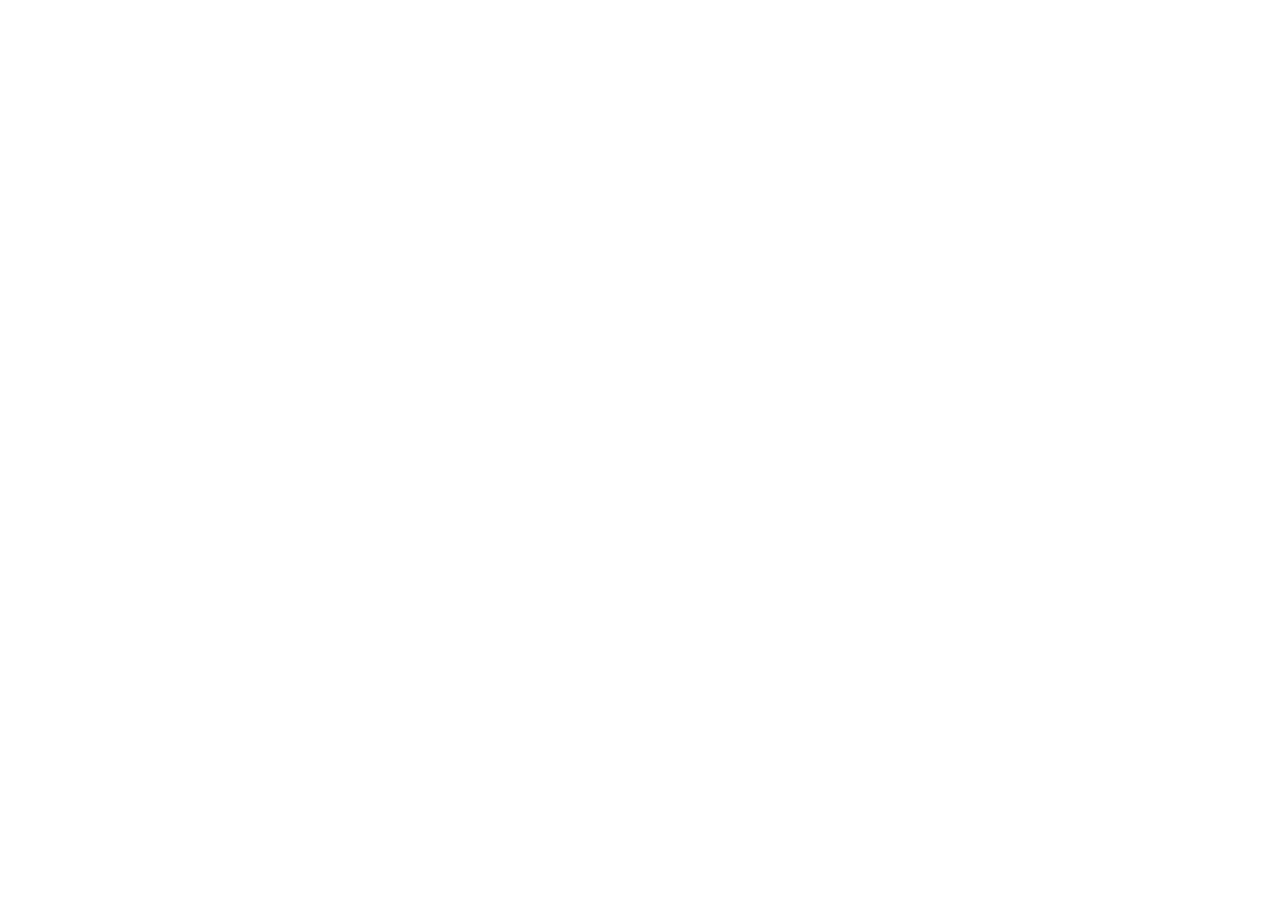
==== Web cuối môn/pages/index.html @ 9b8a6d82 "Add files via upload" ====
<!DOCTYPE html>
<html lang="en">
<head>
    <meta charset="UTF-8">
    <meta name="viewport" content="width=device-width, initial-scale=1.0">
    <title>Hoang Anh Cyber</title>
</head>
<body>
    
</body>
</html>
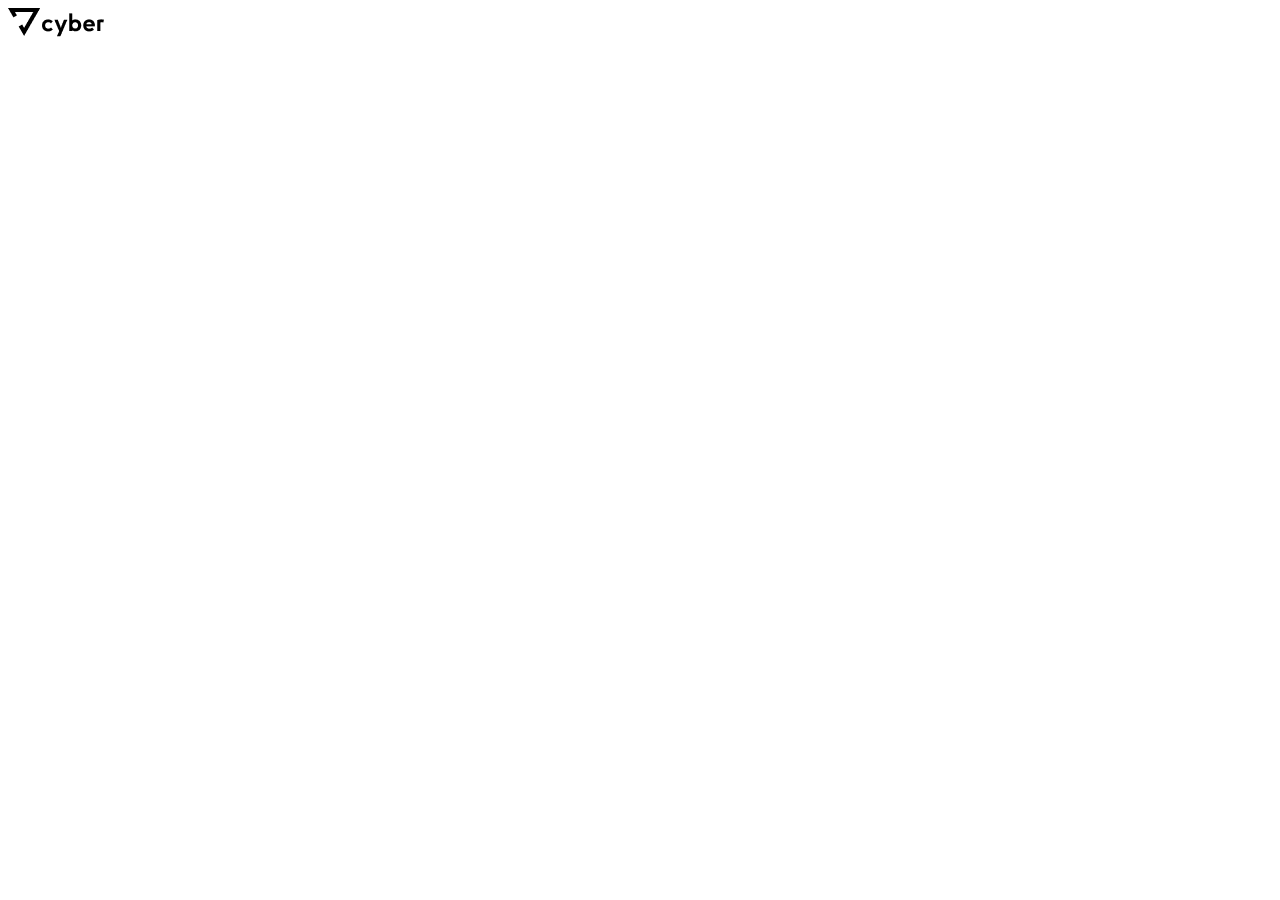
==== commit bcf6db62: "Add files via upload" ====
--- a/Web cuối môn/pages/index.html
+++ b/Web cuối môn/pages/index.html
@@ -4,8 +4,14 @@
     <meta charset="UTF-8">
     <meta name="viewport" content="width=device-width, initial-scale=1.0">
     <title>Hoang Anh Cyber</title>
+    <link rel="stylesheet" href="../css/main.css">
 </head>
-<body>
-    
+<body> 
+    <header class="logo">
+        <div>
+            <img src="../assets/icons/Logo Vector.png" alt="">
+        </div>
+
+    </header>
 </body>
 </html>
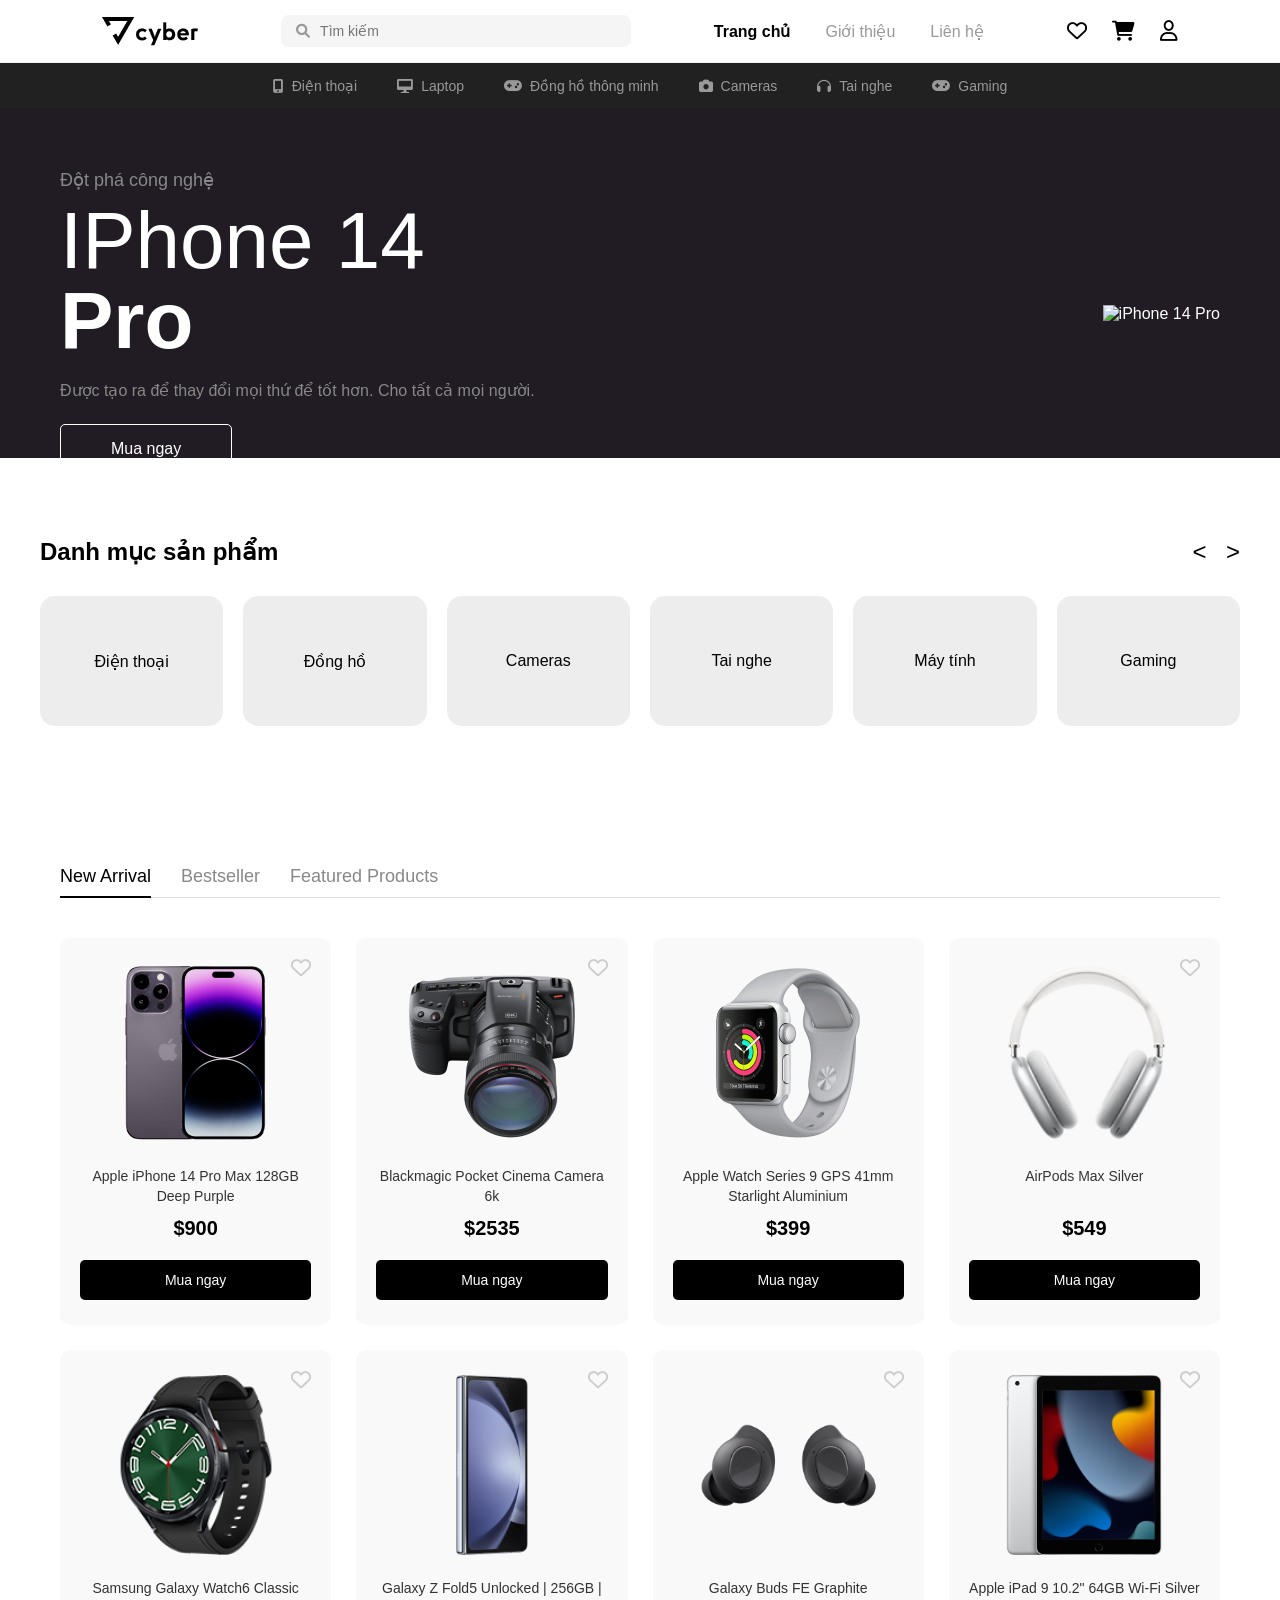
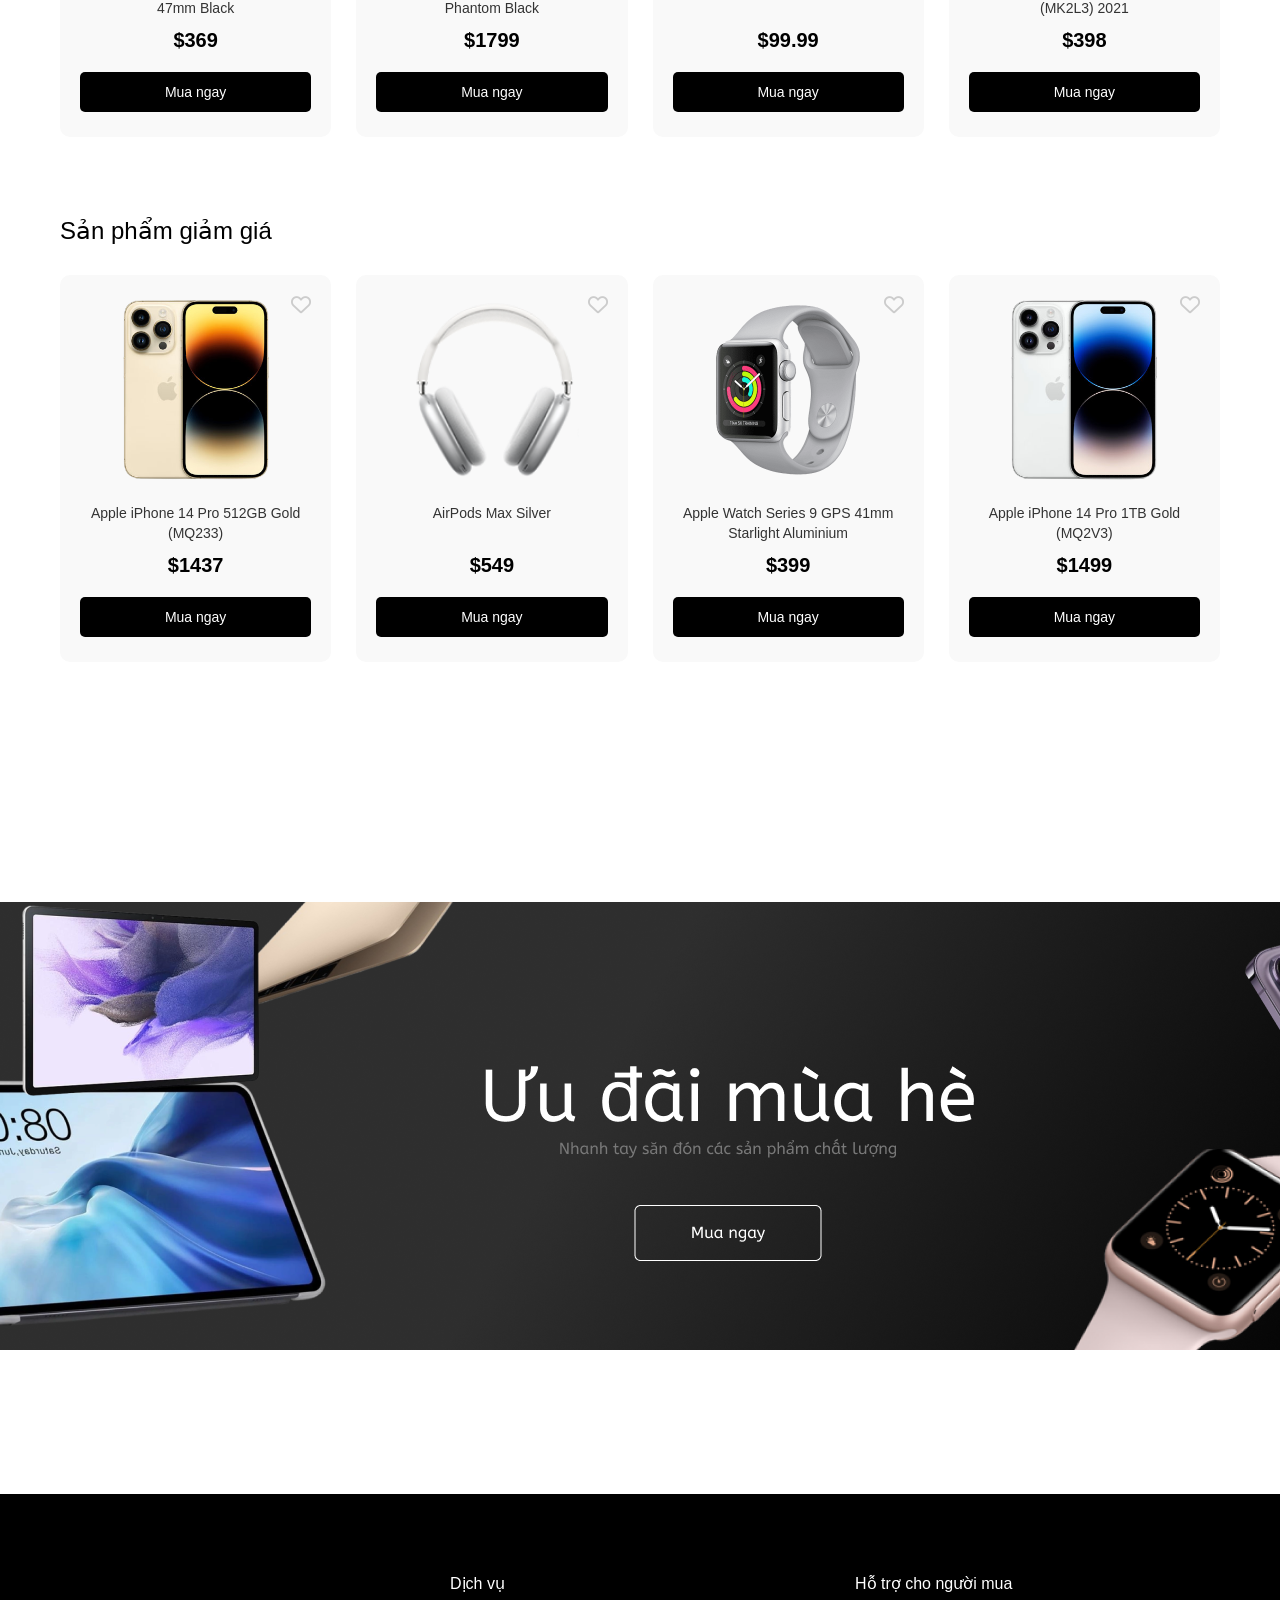
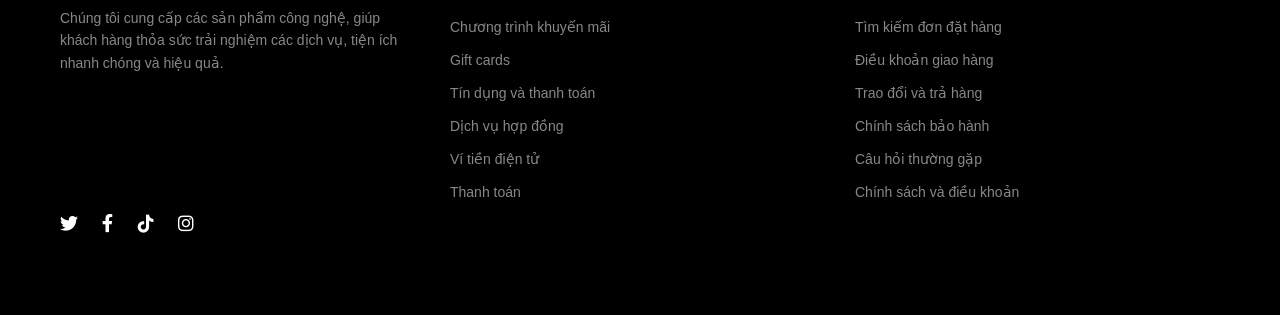
==== commit 56fd302f: "Add files via upload" ====
--- a/Web cuối môn/pages/index.html
+++ b/Web cuối môn/pages/index.html
@@ -1,17 +1,228 @@
 <!DOCTYPE html>
-<html lang="en">
+<html lang="vi">
 <head>
     <meta charset="UTF-8">
     <meta name="viewport" content="width=device-width, initial-scale=1.0">
-    <title>Hoang Anh Cyber</title>
+    <title>Hoang Anh Cypher</title>
     <link rel="stylesheet" href="../css/main.css">
+    <link rel="stylesheet" href="https://cdnjs.cloudflare.com/ajax/libs/font-awesome/6.0.0/css/all.min.css">
 </head>
-<body> 
-    <header class="logo">
-        <div>
-            <img src="../assets/icons/Logo Vector.png" alt="">
-        </div>
-
+<body>
+
+    <header>
+        <nav class="navbar">
+            <div class="logo">
+                <img src="../assets/icons/Logo Vector.png" alt="">
+            </div>
+            
+            <div class="search-bar">
+                <i class="fa-solid fa-magnifying-glass"></i>
+                <input type="text" placeholder="Tìm kiếm">
+            </div>
+
+            <ul class="nav-links">
+                <li><a href="#" class="active">Trang chủ</a></li>
+                <li><a href="#">Giới thiệu</a></li>
+                <li><a href="#">Liên hệ</a></li>
+            </ul>
+
+            <div class="nav-icons">
+                <i class="fa-regular fa-heart"></i>
+                <i class="fa-solid fa-cart-shopping"></i>
+                <i class="fa-regular fa-user"></i>
+            </div>
+        </nav>
+        
+        <div class="sub-nav">
+            <a href="#"><i class="fa-solid fa-mobile-screen-button"></i> Điện thoại</a>
+            <a href="#"><i class="fa-solid fa-desktop"></i> Laptop</a>
+            <a href="#"><i class="fa-solid fa-gamepad"></i></i> Đồng hồ thông minh</a>
+            <a href="#"><i class="fa-solid fa-camera"></i> Cameras</a>
+            <a href="#"><i class="fa-solid fa-headphones"></i> Tai nghe</a>
+            <a href="#"><i class="fa-solid fa-gamepad"></i> Gaming</a>
+        </div>
     </header>
+
+    <section class="hero-banner">
+        <div class="container hero-content">
+            <div class="text-side">
+                <p class="subtitle">Đột phá công nghệ</p>
+                <h1>IPhone 14 <span>Pro</span></h1>
+                <p class="description">Được tạo ra để thay đổi mọi thứ để tốt hơn. Cho tất cả mọi người.</p>
+                <a href="#" class="btn-buy">Mua ngay</a>
+            </div>
+            <div class="image-side">
+                <img src="../assets/images/20ae4cc7d95ed194279d337796d951679b146d4a.png" alt="iPhone 14 Pro">
+            </div>
+        </div>
+    </section>
+
+    <section class="categories container">
+        <div class="category-header">
+            <h2>Danh mục sản phẩm</h2>
+            <div class="slider-arrows">
+                <span>&lt;</span>
+                <span>&gt;</span>
+            </div>
+        </div>
+        <div class="category-grid">
+            <div class="cat-item">Điện thoại</div>
+            <div class="cat-item">Đồng hồ</div>
+            <div class="cat-item">Cameras</div>
+            <div class="cat-item">Tai nghe</div>
+            <div class="cat-item">Máy tính</div>
+            <div class="cat-item">Gaming</div>
+        </div>
+    </section>
+
+    <section class="products-section container">
+        <div class="product-tabs">
+            <a href="#" class="tab active">New Arrival</a>
+            <a href="#" class="tab">Bestseller</a>
+            <a href="#" class="tab">Featured Products</a>
+        </div>
+
+        <div class="product-grid">
+            <div class="product-card">
+                <i class="fa-regular fa-heart heart-icon"></i>
+                <img src="../assets/images/14 tím.png">
+                <h3 class="product-title">Apple iPhone 14 Pro Max 128GB Deep Purple</h3>
+                <p class="product-price">$900</p>
+                <button class="btn-add-cart">Mua ngay</button>
+            </div>
+            <div class="product-card">
+                <i class="fa-regular fa-heart heart-icon"></i>
+                <img src="../assets/images/camera.png" alt="Blackmagic Camera">
+                <h3 class="product-title">Blackmagic Pocket Cinema Camera 6k</h3>
+                <p class="product-price">$2535</p>
+                <button class="btn-add-cart">Mua ngay</button>
+            </div>
+            <div class="product-card"
+                <i class="fa-regular fa-heart heart-icon"></i>
+                <img src="../assets/images/apwacth.png" alt="Apple Watch Series 9">
+                <h3 class="product-title">Apple Watch Series 9 GPS 41mm Starlight Aluminium</h3>
+                <p class="product-price">$399</p>
+                <button class="btn-add-cart">Mua ngay</button>
+            </div>
+            <div class="product-card">
+                <i class="fa-regular fa-heart heart-icon"></i>
+                <img src="../assets/images/Tai nghe.png" alt="AirPods Max">
+                <h3 class="product-title">AirPods Max Silver</h3>
+                <p class="product-price">$549</p>
+                <button class="btn-add-cart">Mua ngay</button>
+            </div>
+            <div class="product-card">
+                <i class="fa-regular fa-heart heart-icon"></i> 
+                <!-- fa-solid fa-heart heart-icon liked: để đổi màu đỏ -->
+                <img src="../assets/images/Đồng hồ.png" alt="Samsung Galaxy Watch6">
+                <h3 class="product-title">Samsung Galaxy Watch6 Classic 47mm Black</h3>
+                <p class="product-price">$369</p>
+                <button class="btn-add-cart">Mua ngay</button>
+            </div>
+            <div class="product-card">
+                <i class="fa-regular fa-heart heart-icon"></i>
+                <img src="../assets/images/zfold.png" alt="Galaxy Z Fold5">
+                <h3 class="product-title">Galaxy Z Fold5 Unlocked | 256GB | Phantom Black</h3>
+                <p class="product-price">$1799</p>
+                <button class="btn-add-cart">Mua ngay</button>
+            </div>
+            <div class="product-card">
+                <i class="fa-regular fa-heart heart-icon"></i>
+                <img src="../assets/images/buds.png" alt="Galaxy Buds FE">
+                <h3 class="product-title">Galaxy Buds FE Graphite</h3>
+                <p class="product-price">$99.99</p>
+                <button class="btn-add-cart">Mua ngay</button>
+            </div>
+            <div class="product-card">
+                <i class="fa-regular fa-heart heart-icon"></i>
+                <img src="../assets/images/ipad.png" alt="Apple iPad 9">
+                <h3 class="product-title">Apple iPad 9 10.2" 64GB Wi-Fi Silver (MK2L3) 2021</h3>
+                <p class="product-price">$398</p>
+                <button class="btn-add-cart">Mua ngay</button>
+            </div>
+        </div>
+    </section>
+
+    <section class="discount-section container">
+        <h2 class="section-title">Sản phẩm giảm giá</h2>
+        <div class="product-grid">
+            <div class="product-card">
+                <i class="fa-regular fa-heart heart-icon"></i>
+                <img src="../assets/images/14 vàng.png" alt="iPhone 14 Pro Gold">
+                <h3 class="product-title">Apple iPhone 14 Pro 512GB Gold (MQ233)</h3>
+                <p class="product-price">$1437</p>
+                <button class="btn-add-cart">Mua ngay</button>
+            </div>
+            <div class="product-card">
+                <i class="fa-regular fa-heart heart-icon"></i>
+                <img src="../assets/images/Tai nghe.png" alt="AirPods Max Silver">
+                <h3 class="product-title">AirPods Max Silver</h3>
+                <p class="product-price">$549</p>
+                <button class="btn-add-cart">Mua ngay</button>
+            </div>
+            <div class="product-card">
+                <i class="fa-regular fa-heart heart-icon"></i>
+                <img src="../assets/images/apwacth.png" alt="Apple Watch Series 9">
+                <h3 class="product-title">Apple Watch Series 9 GPS 41mm Starlight Aluminium</h3>
+                <p class="product-price">$399</p>
+                <button class="btn-add-cart">Mua ngay</button>
+            </div>
+            <div class="product-card">
+                <i class="fa-regular fa-heart heart-icon"></i>
+                <img src="../assets/images/14 trắng.png" alt="iPhone 14 Pro 1TB">
+                <h3 class="product-title">Apple iPhone 14 Pro 1TB Gold (MQ2V3)</h3>
+                <p class="product-price">$1499</p>
+                <button class="btn-add-cart">Mua ngay</button>
+            </div>
+        </div>
+    </section>
+
+    <section class="promo-banner">
+        <div class="promo-content">
+            <h2><b>Ưu đãi mùa hè</b></h2>
+            <p>Nhanh tay săn đón các sản phẩm chất lượng</p>
+            <a href="#" class="btn-buy">Mua ngay</a>
+        </div>
+        <div class="banner-two">
+            <img src="../assets/images/Banner 2.png" alt="">
+        </div>
+    </section>
+
+    <footer class="site-footer">
+        <div class="container footer-content">
+            <div class="footer-col brand-col">
+                <div><img src="../assets/icons/Logo Vector.png"></div>
+                <p>Chúng tôi cung cấp các sản phẩm công nghệ, giúp khách hàng thỏa sức trải nghiệm các dịch vụ, tiện ích nhanh chóng và hiệu quả.</p>
+                <div class="social-icons">
+                    <a href="#"><i class="fa-brands fa-twitter"></i></a>
+                    <a href="#"><i class="fa-brands fa-facebook-f"></i></a>
+                    <a href="#"><i class="fa-brands fa-tiktok"></i></a>
+                    <a href="#"><i class="fa-brands fa-instagram"></i></a>
+                </div>
+            </div>
+            <div class="footer-col links-col">
+                <h3>Dịch vụ</h3>
+                <ul>
+                    <li><a href="#">Chương trình khuyến mãi</a></li>
+                    <li><a href="#">Gift cards</a></li>
+                    <li><a href="#">Tín dụng và thanh toán</a></li>
+                    <li><a href="#">Dịch vụ hợp đồng</a></li>
+                    <li><a href="#">Ví tiền điện tử</a></li>
+                    <li><a href="#">Thanh toán</a></li>
+                </ul>
+            </div>
+            <div class="footer-col links-col">
+                <h3>Hỗ trợ cho người mua</h3>
+                <ul>
+                    <li><a href="#">Tìm kiếm đơn đặt hàng</a></li>
+                    <li><a href="#">Điều khoản giao hàng</a></li>
+                    <li><a href="#">Trao đổi và trả hàng</a></li>
+                    <li><a href="#">Chính sách bảo hành</a></li>
+                    <li><a href="#">Câu hỏi thường gặp</a></li>
+                    <li><a href="#">Chính sách và điều khoản</a></li>
+                </ul>
+            </div>
+        </div>
+    </footer>
 </body>
 </html>
--- a/Web cuối môn/css/main.css
+++ b/Web cuối môn/css/main.css
@@ -0,0 +1,455 @@
+
+/* Reset CSS */
+* {
+    margin: 0;
+    padding: 0;
+    box-sizing: border-box;
+    font-family: 'Segoe UI', Tahoma, Geneva, Verdana, sans-serif;
+}
+
+body {
+    background-color: #ffffff;
+}
+
+.container {
+    max-width: 1200px;
+    margin: 0 auto;
+    padding: 0 20px;
+}
+
+/* Header & Navbar */
+/* Navbar chung */
+.navbar {
+    display: flex;
+    justify-content: space-between;
+    align-items: center;
+    padding: 15px 8%; /* Tăng khoảng cách lề một chút */
+    border-bottom: 1px solid #f0f0f0;
+    background-color: #fff;
+}
+
+/* Logo: Chữ đậm và icon */
+.logo {
+    font-size: 24px;
+    font-weight: 700; /* Đậm hơn */
+    display: flex;
+    align-items: center;
+    gap: 5px;
+    color: #000;
+}
+
+/* Thanh tìm kiếm có icon bên trong */
+.search-bar {
+    display: flex;
+    align-items: center;
+    background-color: #f5f5f5;
+    padding: 8px 15px;
+    border-radius: 8px;
+    width: 350px; /* Độ dài thanh search */
+}
+
+.search-bar i {
+    color: #999;
+    margin-right: 10px;
+    font-size: 14px;
+}
+
+.search-bar input {
+    border: none;
+    background: transparent;
+    outline: none;
+    width: 100%;
+    font-size: 14px;
+    color: #333;
+}
+
+/* Navigation Links */
+.nav-links {
+    list-style: none;
+    display: flex;
+    gap: 35px; /* Khoảng cách giữa các chữ */
+}
+
+.nav-links a {
+    text-decoration: none;
+    color: #999; /* Màu xám cho các link không active */
+    font-weight: 500;
+    transition: 0.3s;
+}
+
+/* Link Trang chủ đang được chọn */
+.nav-links a.active {
+    color: #000; /* Màu đen đậm */
+    font-weight: 600;
+}
+
+/* Icons bên phải */
+.nav-icons {
+    display: flex;
+    gap: 25px;
+    font-size: 20px;
+    color: #000;
+    cursor: pointer;
+}
+
+.nav-icons i:hover {
+    color: #666;
+}
+
+/* Sub-nav (Black Bar) */
+.sub-nav {
+    background-color: #212121;
+    display: flex;
+    justify-content: center;
+    gap: 40px;
+    padding: 15px 0;
+}
+
+.sub-nav a {
+    color: #999;
+    text-decoration: none;
+    font-size: 14px;
+    display: flex;
+    align-items: center;
+    gap: 8px;
+}
+
+.sub-nav a:hover {
+    color: #fff;
+}
+
+/* Hero Banner */
+.hero-banner {
+    background-color: #211C24;
+    color: white;
+    /* padding: 60px 0; */
+    padding-top: 60px;
+    overflow: hidden;
+}
+
+.hero-content {
+    display: flex;
+    align-items: center;
+    justify-content: space-between;
+}
+
+.text-side {
+    max-width: 500px;
+}
+
+.subtitle {
+    color: #888;
+    font-size: 18px;
+    margin-bottom: 10px;
+}
+
+.text-side h1 {
+    font-size: 80px;
+    font-weight: 200;
+    line-height: 1;
+}
+
+.text-side h1 span {
+    font-weight: bold;
+}
+
+.description {
+    color: #888;
+    margin: 20px 0 40px;
+}
+
+.btn-buy {
+    padding: 15px 50px;
+    border: 1px solid white;
+    color: white;
+    text-decoration: none;
+    border-radius: 5px;
+    transition: 0.3s;
+}
+
+.btn-buy:hover {
+    background-color: white;
+    color: black;
+}
+
+.image-side img {
+    width: 100%;
+    max-width: 450px;
+    height: 400px;
+}
+
+/* Categories Section */
+.categories {
+    padding: 80px 0;
+}
+
+.category-header {
+    display: flex;
+    justify-content: space-between;
+    align-items: center;
+    margin-bottom: 30px;
+}
+
+.slider-arrows span {
+    font-size: 24px;
+    cursor: pointer;
+    margin-left: 15px;
+}
+
+.category-grid {
+    display: grid;
+    grid-template-columns: repeat(6, 1fr);
+    gap: 20px;
+}
+
+.cat-item {
+    background-color: #ededed;
+    height: 130px;
+    display: flex;
+    align-items: center;
+    justify-content: center;
+    border-radius: 15px;
+    font-weight: 500;
+    cursor: pointer;
+    transition: 0.3s;
+}
+
+.cat-item:hover {
+    background-color: #e0e0e0;
+}
+
+/* --- Products Section --- */
+.products-section {
+    padding: 60px 20px 20px;
+}
+
+.product-tabs {
+    display: flex;
+    gap: 30px;
+    margin-bottom: 40px;
+    border-bottom: 1px solid #ddd;
+}
+
+.tab {
+    text-decoration: none;
+    color: #888;
+    font-size: 18px;
+    font-weight: 500;
+    padding-bottom: 10px;
+    position: relative;
+}
+
+.tab.active {
+    color: #000;
+}
+
+.tab.active::after {
+    content: '';
+    position: absolute;
+    bottom: -1px;
+    left: 0;
+    width: 100%;
+    height: 2px;
+    background-color: #000;
+}
+
+/* --- Product Grid & Cards --- */
+.product-grid {
+    display: grid;
+    grid-template-columns: repeat(4, 1fr);
+    gap: 25px;
+}
+
+.product-card {
+    background-color: #f9f9f9;
+    padding: 25px 20px;
+    border-radius: 10px;
+    text-align: center;
+    position: relative;
+    transition: transform 0.3s ease;
+}
+
+.product-card:hover {
+    transform: translateY(-5px);
+    box-shadow: 0 10px 20px rgba(0,0,0,0.05);
+}
+
+.heart-icon {
+    position: absolute;
+    top: 20px;
+    right: 20px;
+    font-size: 20px;
+    color: #ccc;
+    cursor: pointer;
+}
+
+.heart-icon.liked {
+    color: #ff3b30;
+}
+
+.product-card img {
+    width: 100%;
+    height: 180px;
+    object-fit: contain;
+    margin-bottom: 20px;
+}
+
+.product-title {
+    font-size: 14px;
+    font-weight: 500;
+    color: #333;
+    margin-bottom: 10px;
+    line-height: 1.4;
+    height: 40px; /* Cố định chiều cao cho title dài/ngắn */
+    overflow: hidden;
+}
+
+.product-price {
+    font-size: 20px;
+    font-weight: bold;
+    color: #000;
+    margin-bottom: 20px;
+}
+
+.btn-add-cart {
+    background-color: #000;
+    color: #fff;
+    border: none;
+    padding: 12px 0;
+    width: 100%;
+    border-radius: 5px;
+    font-size: 14px;
+    cursor: pointer;
+    transition: 0.3s;
+}
+
+.btn-add-cart:hover {
+    background-color: #333;
+}
+
+/* --- Discount Section --- */
+.discount-section {
+    padding: 60px 20px;
+}
+
+.section-title {
+    font-size: 24px;
+    margin-bottom: 30px;
+    font-weight: 500;
+}
+
+/* --- Summer Promo Banner --- */
+.promo-banner {
+    /* 1. Đưa ảnh vào đây, kết hợp với gradient để làm tối ảnh (overlay) */
+    background: linear-gradient(rgba(0, 0, 0, 0.1)), url('../assets/images/Banner 2.png');
+    
+    /* 2. Cấu hình để ảnh phủ kín toàn bộ section */
+    background-size: cover;
+    background-position: center;
+    background-repeat: no-repeat;
+
+    /* 3. Căn chỉnh nội dung */
+    color: white;
+    text-align: center;
+    padding: 140px 20px; /* Tăng padding để tạo độ cao cho banner */
+    display: flex;
+    align-items: center;
+    justify-content: center;
+    margin-top: 40px;
+}
+
+.promo-content h2 {
+    font-size: 60px;
+    font-weight: 300; /* Chữ mỏng như trong ảnh mẫu */
+    margin-bottom: 10px;
+    letter-spacing: 1px;
+}
+
+.promo-content p {
+    color: #ccc;
+    font-size: 18px;
+    margin-bottom: 40px;
+}
+
+/* Style cho nút "Mua ngay" chuẩn thiết kế */
+.btn-outline {
+    display: inline-block;
+    text-decoration: none;
+    color: white;
+    border: 1px solid white;
+    padding: 12px 50px;
+    border-radius: 6px;
+    font-weight: 500;
+    transition: all 0.3s ease;
+}
+
+.btn-outline:hover {
+    background-color: rgba(255, 255, 255, 0.1);
+    color: black;
+}
+
+/* --- Footer --- */
+.site-footer {
+    background-color: #000;
+    color: #fff;
+    padding: 80px 0;
+}
+
+.footer-content {
+    display: flex;
+    justify-content: space-between;
+    gap: 40px;
+}
+
+.footer-col {
+    flex: 1;
+}
+
+.brand-col {
+    max-width: 350px;
+}
+
+.footer-logo {
+    color: #fff;
+    margin-bottom: 20px;
+}
+
+.brand-col p {
+    color: #888;
+    font-size: 14px;
+    line-height: 1.6;
+    margin-bottom: 140px;
+}
+
+.social-icons a {
+    color: #fff;
+    font-size: 18px;
+    margin-right: 20px;
+    text-decoration: none;
+}
+
+.links-col h3 {
+    font-size: 16px;
+    margin-bottom: 25px;
+    font-weight: 500;
+}
+
+.links-col ul {
+    list-style: none;
+}
+
+.links-col ul li {
+    margin-bottom: 15px;
+}
+
+.links-col ul li a {
+    color: #888;
+    text-decoration: none;
+    font-size: 14px;
+    transition: 0.3s;
+}
+
+.links-col ul li a:hover {
+    color: #fff;
+}
+
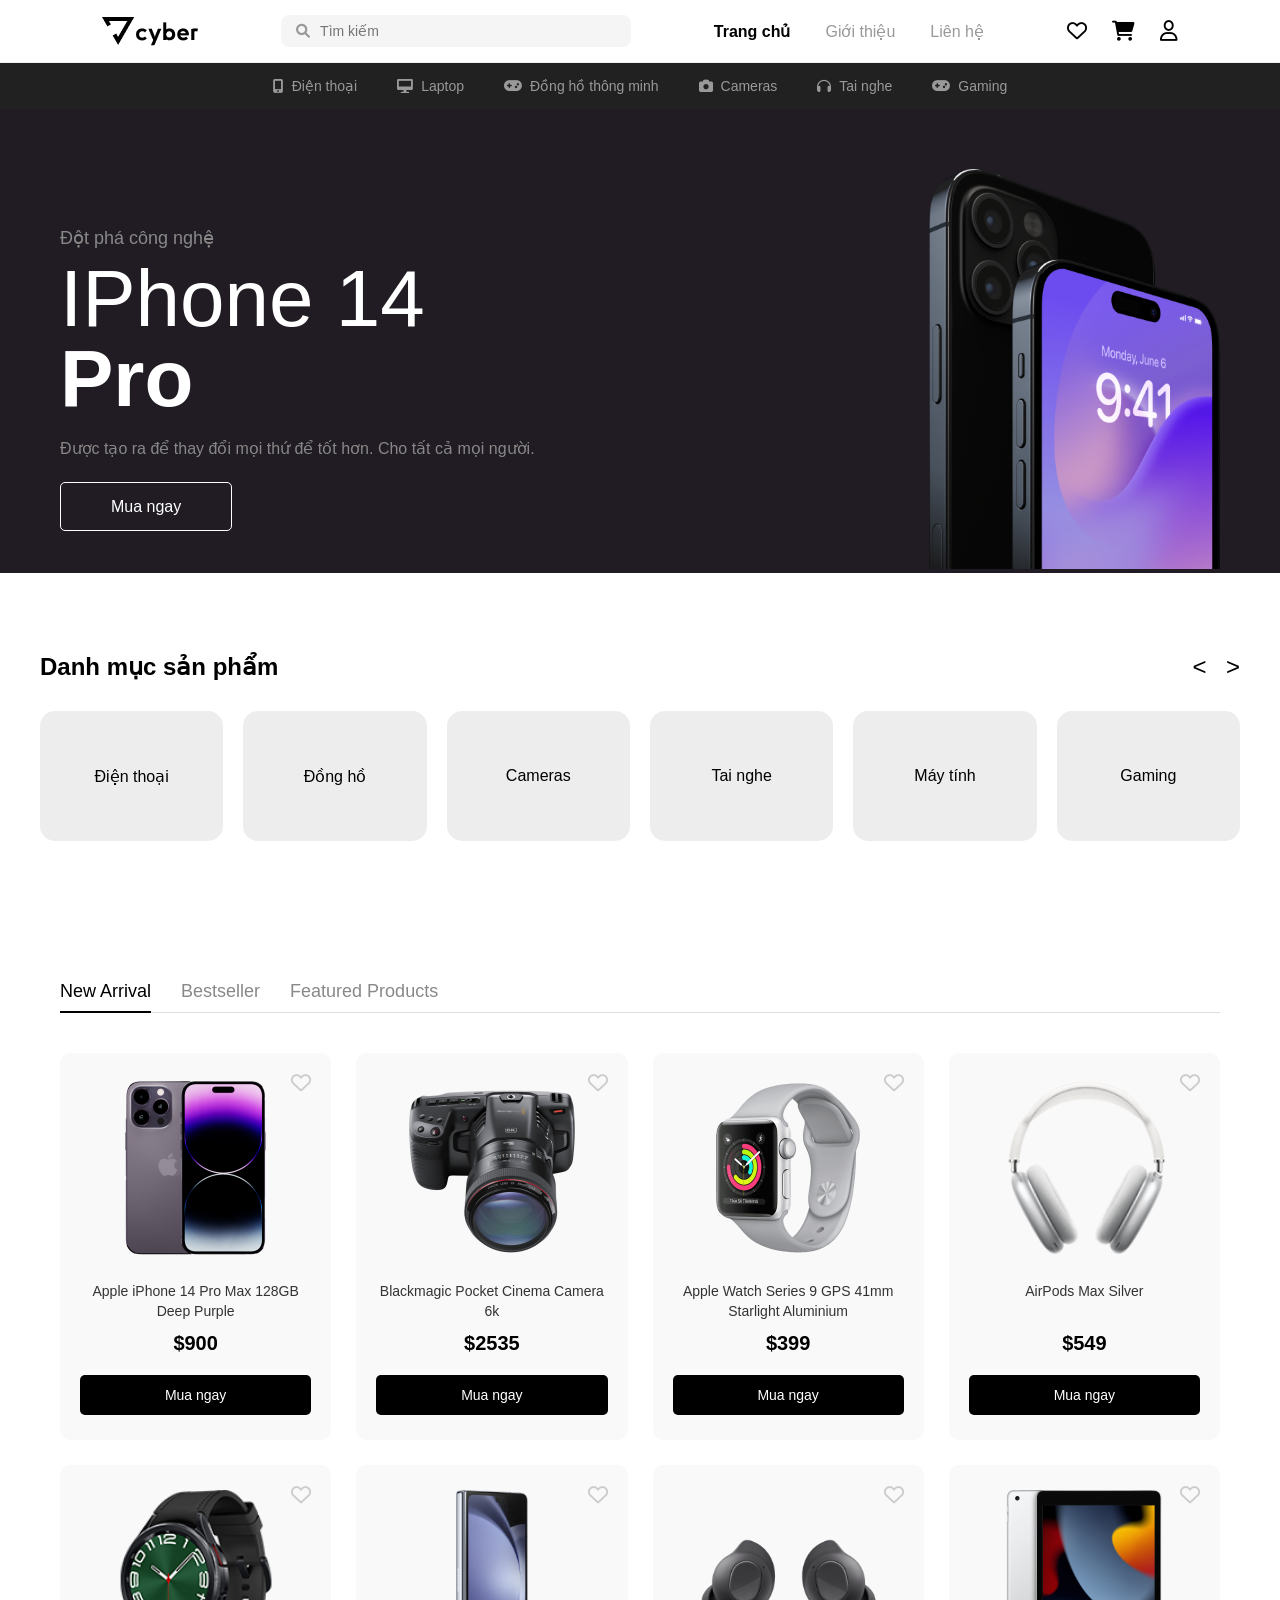
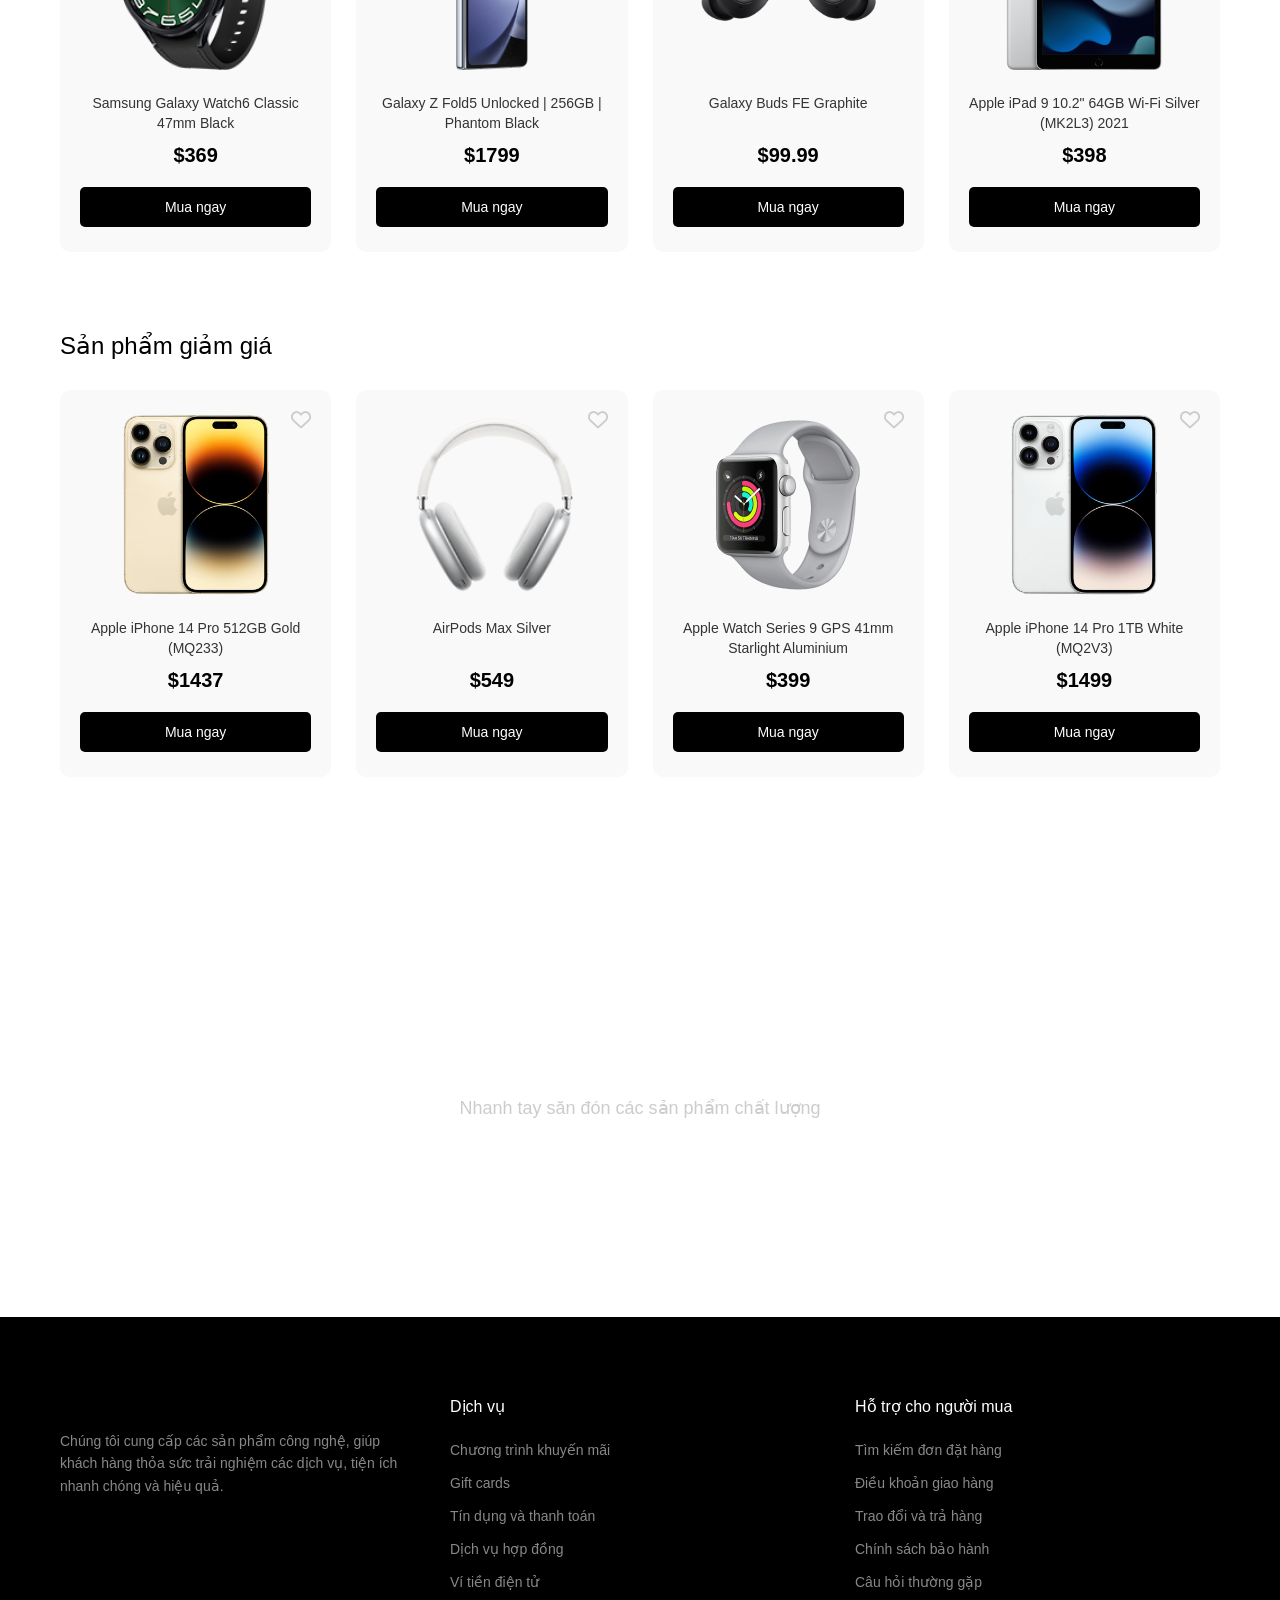
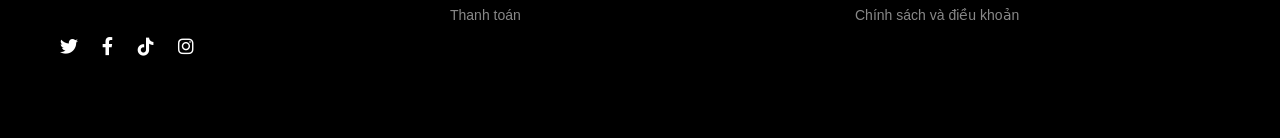
==== commit 45259a40: "Add files via upload" ====
--- a/Web cuối môn/pages/index.html
+++ b/Web cuối môn/pages/index.html
@@ -3,7 +3,7 @@
 <head>
     <meta charset="UTF-8">
     <meta name="viewport" content="width=device-width, initial-scale=1.0">
-    <title>Hoang Anh Cypher</title>
+    <title>Cyber - iPhone 14 Pro</title>
     <link rel="stylesheet" href="../css/main.css">
     <link rel="stylesheet" href="https://cdnjs.cloudflare.com/ajax/libs/font-awesome/6.0.0/css/all.min.css">
 </head>
@@ -52,7 +52,7 @@
                 <a href="#" class="btn-buy">Mua ngay</a>
             </div>
             <div class="image-side">
-                <img src="../assets/images/20ae4cc7d95ed194279d337796d951679b146d4a.png" alt="iPhone 14 Pro">
+                <img src="../assets/images/Banner1.png" alt="">
             </div>
         </div>
     </section>
@@ -85,7 +85,7 @@
         <div class="product-grid">
             <div class="product-card">
                 <i class="fa-regular fa-heart heart-icon"></i>
-                <img src="../assets/images/14 tím.png">
+                <img src="../assets/images/14 tím.png" alt="iPhone 14 Pro Max">
                 <h3 class="product-title">Apple iPhone 14 Pro Max 128GB Deep Purple</h3>
                 <p class="product-price">$900</p>
                 <button class="btn-add-cart">Mua ngay</button>
@@ -97,7 +97,7 @@
                 <p class="product-price">$2535</p>
                 <button class="btn-add-cart">Mua ngay</button>
             </div>
-            <div class="product-card"
+            <div class="product-card">
                 <i class="fa-regular fa-heart heart-icon"></i>
                 <img src="../assets/images/apwacth.png" alt="Apple Watch Series 9">
                 <h3 class="product-title">Apple Watch Series 9 GPS 41mm Starlight Aluminium</h3>
@@ -170,7 +170,7 @@
             <div class="product-card">
                 <i class="fa-regular fa-heart heart-icon"></i>
                 <img src="../assets/images/14 trắng.png" alt="iPhone 14 Pro 1TB">
-                <h3 class="product-title">Apple iPhone 14 Pro 1TB Gold (MQ2V3)</h3>
+                <h3 class="product-title">Apple iPhone 14 Pro 1TB White (MQ2V3)</h3>
                 <p class="product-price">$1499</p>
                 <button class="btn-add-cart">Mua ngay</button>
             </div>
@@ -182,9 +182,6 @@
             <h2><b>Ưu đãi mùa hè</b></h2>
             <p>Nhanh tay săn đón các sản phẩm chất lượng</p>
             <a href="#" class="btn-buy">Mua ngay</a>
-        </div>
-        <div class="banner-two">
-            <img src="../assets/images/Banner 2.png" alt="">
         </div>
     </section>
 
--- a/Web cuối môn/css/main.css
+++ b/Web cuối môn/css/main.css
@@ -1,5 +1,3 @@
-
-/* Reset CSS */
 * {
     margin: 0;
     padding: 0;
@@ -17,35 +15,31 @@
     padding: 0 20px;
 }
 
-/* Header & Navbar */
-/* Navbar chung */
 .navbar {
     display: flex;
     justify-content: space-between;
     align-items: center;
-    padding: 15px 8%; /* Tăng khoảng cách lề một chút */
+    padding: 15px 8%; 
     border-bottom: 1px solid #f0f0f0;
     background-color: #fff;
 }
 
-/* Logo: Chữ đậm và icon */
 .logo {
     font-size: 24px;
-    font-weight: 700; /* Đậm hơn */
+    font-weight: 700; 
     display: flex;
     align-items: center;
     gap: 5px;
     color: #000;
 }
 
-/* Thanh tìm kiếm có icon bên trong */
 .search-bar {
     display: flex;
     align-items: center;
     background-color: #f5f5f5;
     padding: 8px 15px;
     border-radius: 8px;
-    width: 350px; /* Độ dài thanh search */
+    width: 350px; 
 }
 
 .search-bar i {
@@ -63,27 +57,24 @@
     color: #333;
 }
 
-/* Navigation Links */
 .nav-links {
     list-style: none;
     display: flex;
-    gap: 35px; /* Khoảng cách giữa các chữ */
+    gap: 35px; 
 }
 
 .nav-links a {
     text-decoration: none;
-    color: #999; /* Màu xám cho các link không active */
+    color: #999; 
     font-weight: 500;
     transition: 0.3s;
 }
 
-/* Link Trang chủ đang được chọn */
 .nav-links a.active {
-    color: #000; /* Màu đen đậm */
+    color: #000;
     font-weight: 600;
 }
 
-/* Icons bên phải */
 .nav-icons {
     display: flex;
     gap: 25px;
@@ -96,7 +87,6 @@
     color: #666;
 }
 
-/* Sub-nav (Black Bar) */
 .sub-nav {
     background-color: #212121;
     display: flex;
@@ -118,11 +108,9 @@
     color: #fff;
 }
 
-/* Hero Banner */
 .hero-banner {
     background-color: #211C24;
     color: white;
-    /* padding: 60px 0; */
     padding-top: 60px;
     overflow: hidden;
 }
@@ -218,7 +206,6 @@
     background-color: #e0e0e0;
 }
 
-/* --- Products Section --- */
 .products-section {
     padding: 60px 20px 20px;
 }
@@ -253,7 +240,6 @@
     background-color: #000;
 }
 
-/* --- Product Grid & Cards --- */
 .product-grid {
     display: grid;
     grid-template-columns: repeat(4, 1fr);
@@ -300,7 +286,7 @@
     color: #333;
     margin-bottom: 10px;
     line-height: 1.4;
-    height: 40px; /* Cố định chiều cao cho title dài/ngắn */
+    height: 40px; 
     overflow: hidden;
 }
 
@@ -327,7 +313,6 @@
     background-color: #333;
 }
 
-/* --- Discount Section --- */
 .discount-section {
     padding: 60px 20px;
 }
@@ -338,20 +323,15 @@
     font-weight: 500;
 }
 
-/* --- Summer Promo Banner --- */
 .promo-banner {
-    /* 1. Đưa ảnh vào đây, kết hợp với gradient để làm tối ảnh (overlay) */
-    background: linear-gradient(rgba(0, 0, 0, 0.1)), url('../assets/images/Banner 2.png');
+    background: linear-gradient(rgba(0, 0, 0, 0.1)), url('../assets/images/Banner2.png');
     
-    /* 2. Cấu hình để ảnh phủ kín toàn bộ section */
     background-size: cover;
     background-position: center;
     background-repeat: no-repeat;
-
-    /* 3. Căn chỉnh nội dung */
     color: white;
     text-align: center;
-    padding: 140px 20px; /* Tăng padding để tạo độ cao cho banner */
+    padding: 140px 20px; 
     display: flex;
     align-items: center;
     justify-content: center;
@@ -360,7 +340,7 @@
 
 .promo-content h2 {
     font-size: 60px;
-    font-weight: 300; /* Chữ mỏng như trong ảnh mẫu */
+    font-weight: 300;
     margin-bottom: 10px;
     letter-spacing: 1px;
 }
@@ -371,7 +351,6 @@
     margin-bottom: 40px;
 }
 
-/* Style cho nút "Mua ngay" chuẩn thiết kế */
 .btn-outline {
     display: inline-block;
     text-decoration: none;
@@ -451,5 +430,4 @@
 
 .links-col ul li a:hover {
     color: #fff;
-}
-
+}
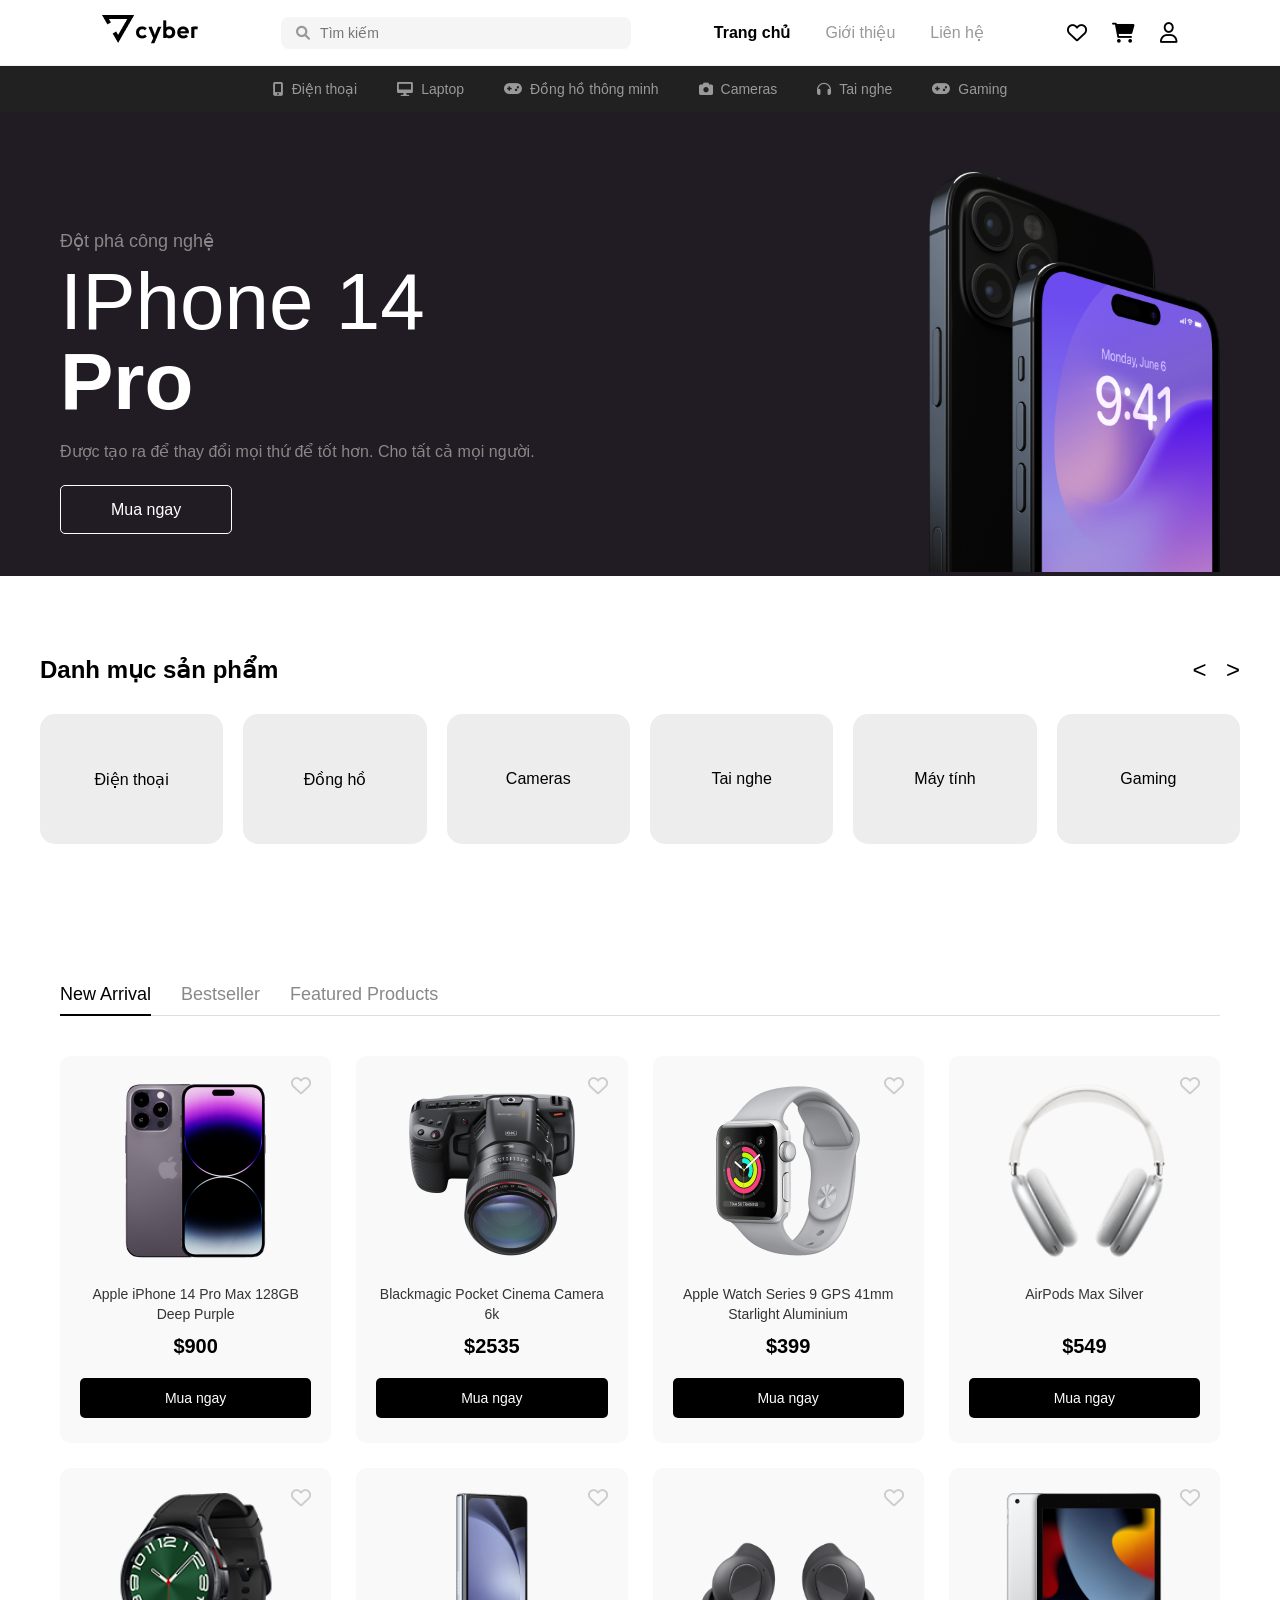
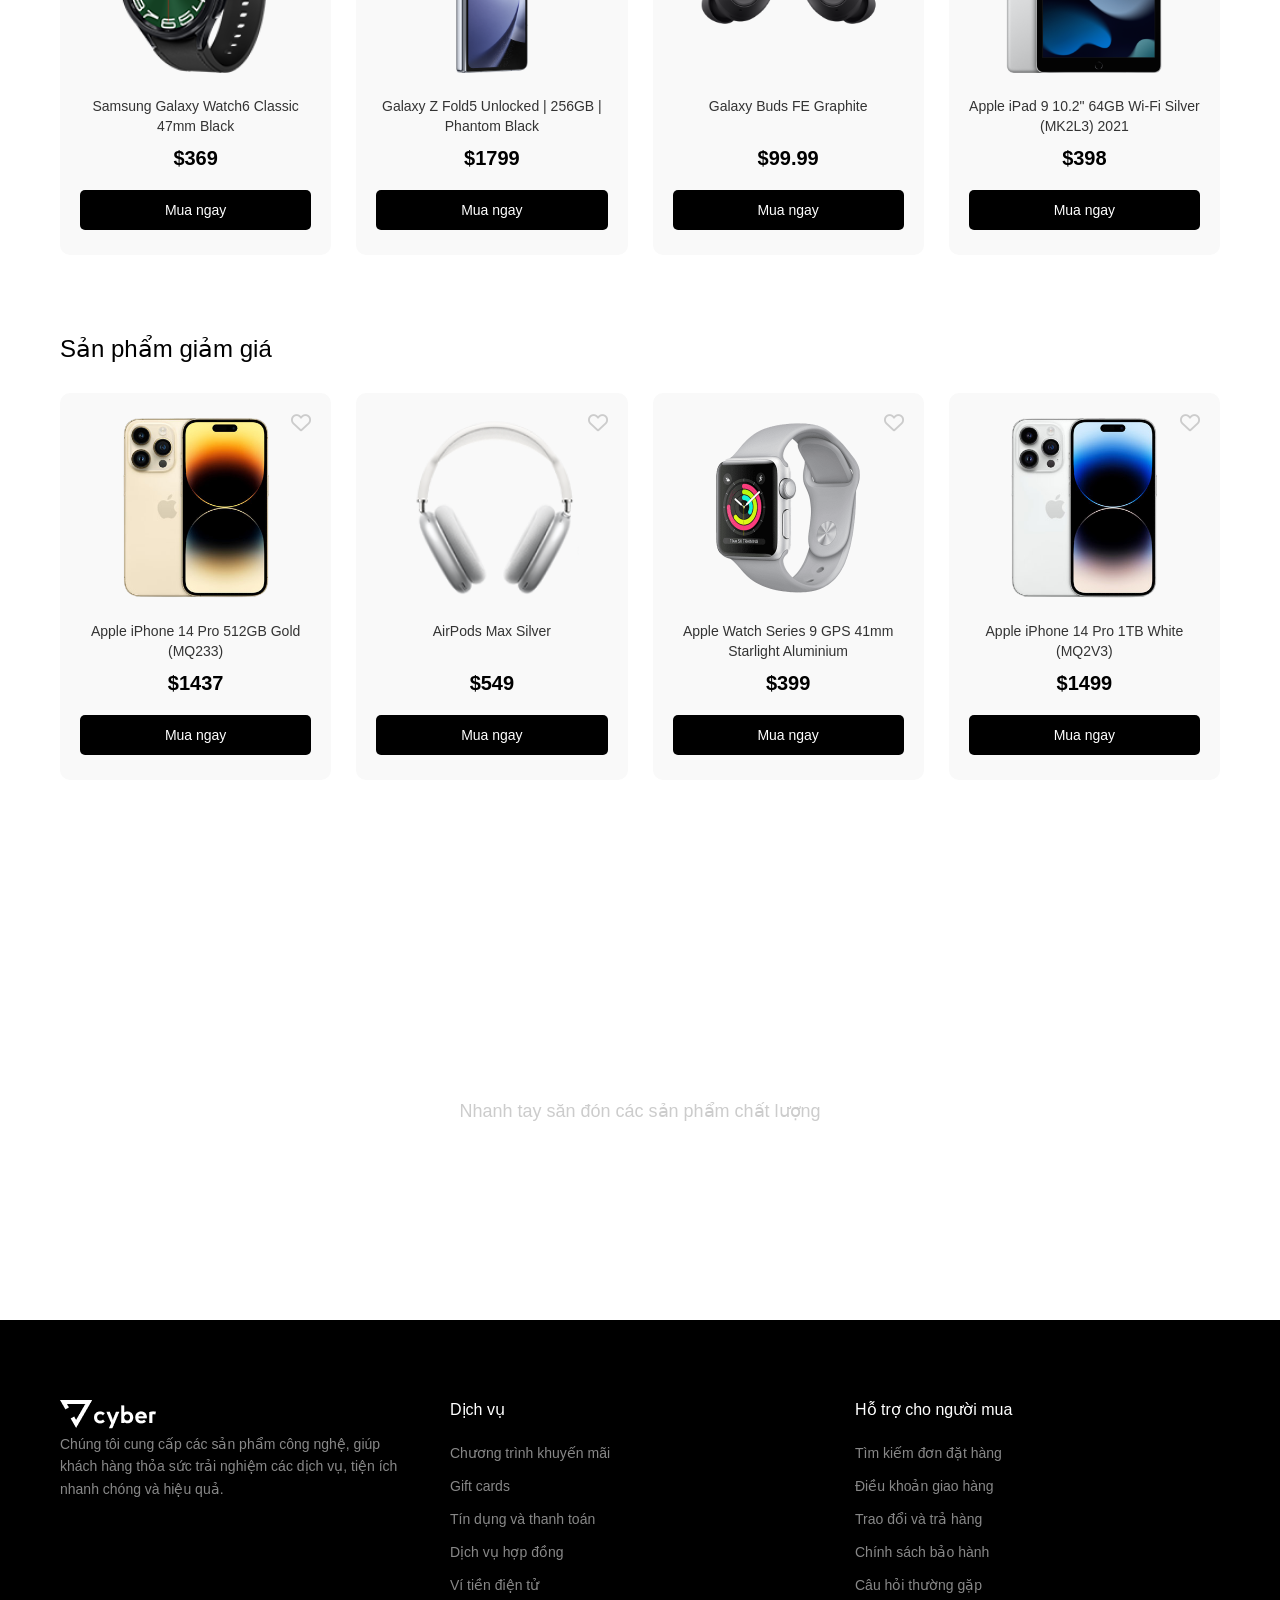
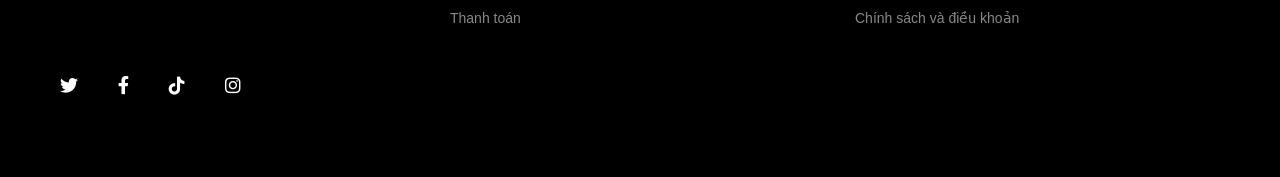
==== commit 0ba5e742: "Add files via upload" ====
--- a/Web cuối môn/pages/index.html
+++ b/Web cuối môn/pages/index.html
@@ -12,7 +12,7 @@
     <header>
         <nav class="navbar">
             <div class="logo">
-                <img src="../assets/icons/Logo Vector.png" alt="">
+                <a href="#"><img src="../assets/icons/Logo Vector.png" alt=""></a>
             </div>
             
             <div class="search-bar">
@@ -188,7 +188,7 @@
     <footer class="site-footer">
         <div class="container footer-content">
             <div class="footer-col brand-col">
-                <div><img src="../assets/icons/Logo Vector.png"></div>
+                <a href=""><img src="../assets/icons/Logo Vector dưới.png"></a>
                 <p>Chúng tôi cung cấp các sản phẩm công nghệ, giúp khách hàng thỏa sức trải nghiệm các dịch vụ, tiện ích nhanh chóng và hiệu quả.</p>
                 <div class="social-icons">
                     <a href="#"><i class="fa-brands fa-twitter"></i></a>
--- a/Web cuối môn/css/main.css
+++ b/Web cuối môn/css/main.css
@@ -430,4 +430,11 @@
 
 .links-col ul li a:hover {
     color: #fff;
+}
+
+.social-icons {
+    display: flex;
+    gap: 20px;
+    margin-top: 50px;
+    padding-top: 36px;
 }
